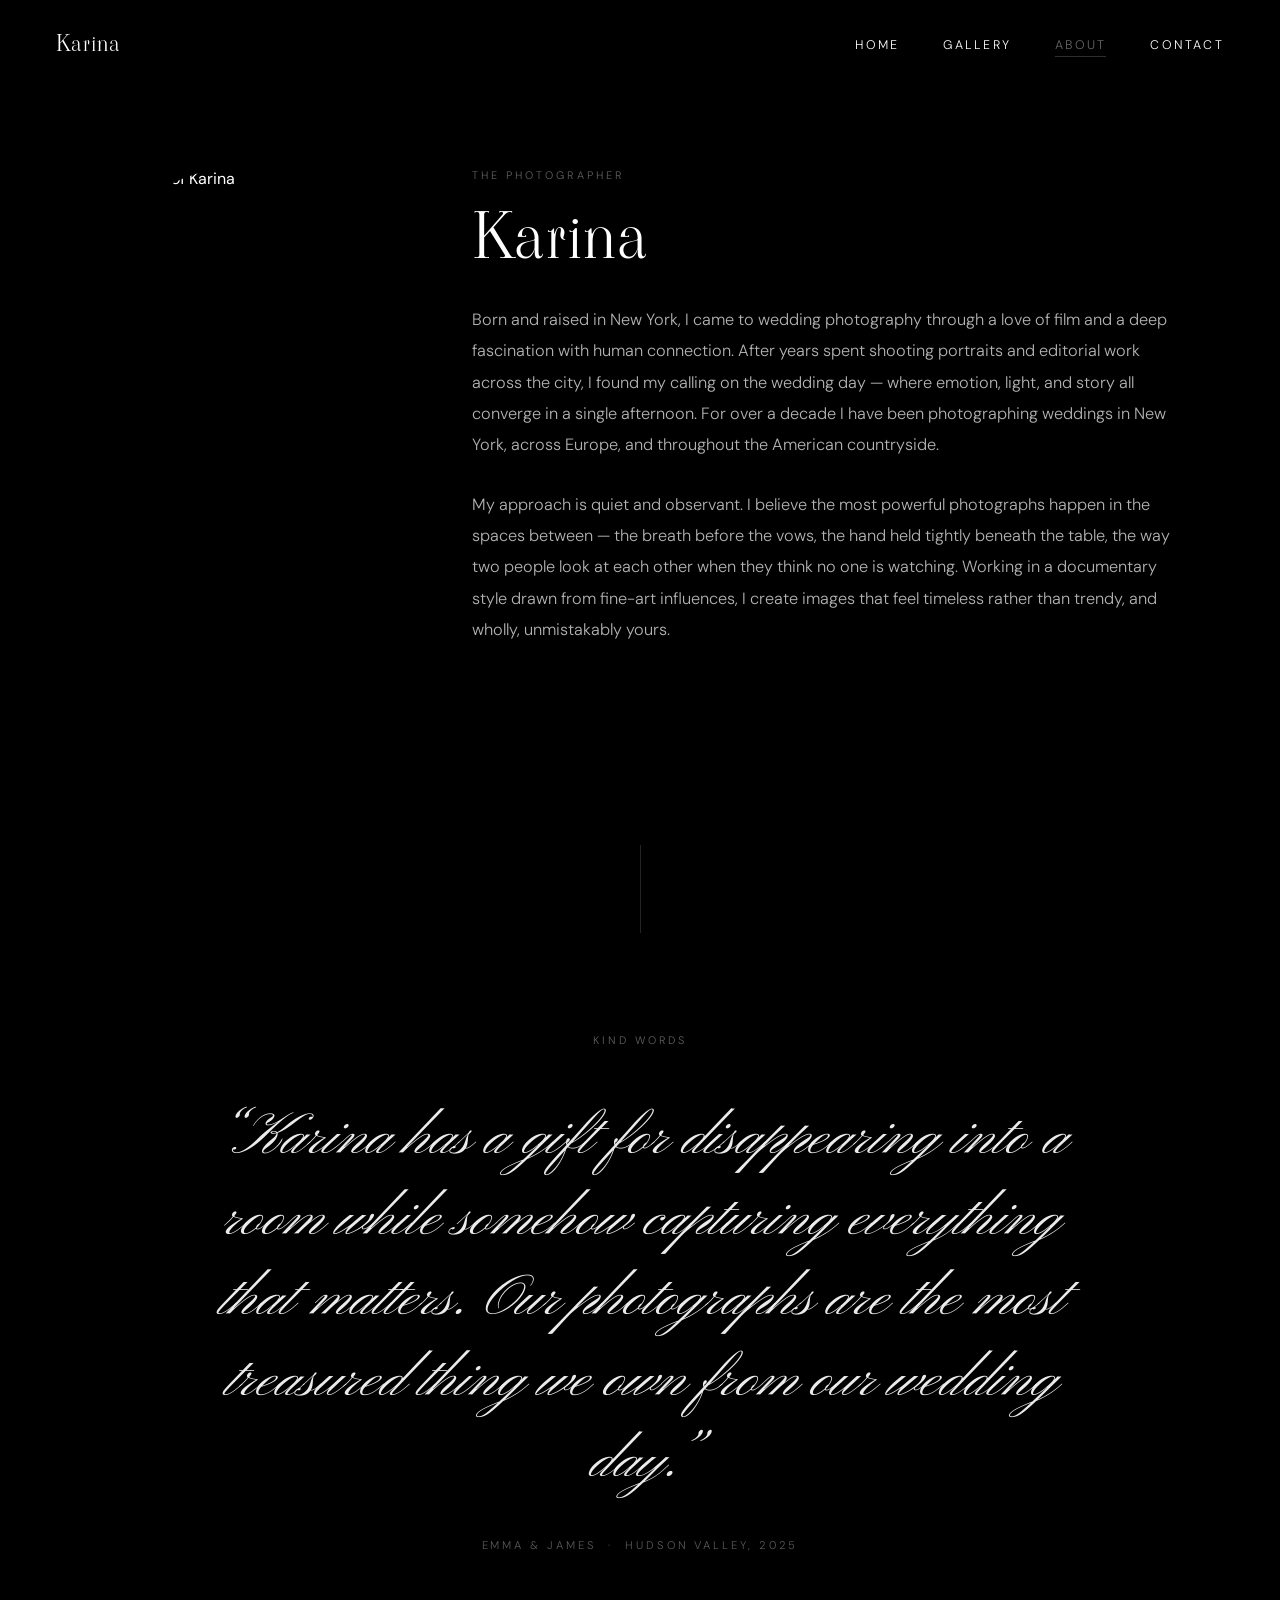
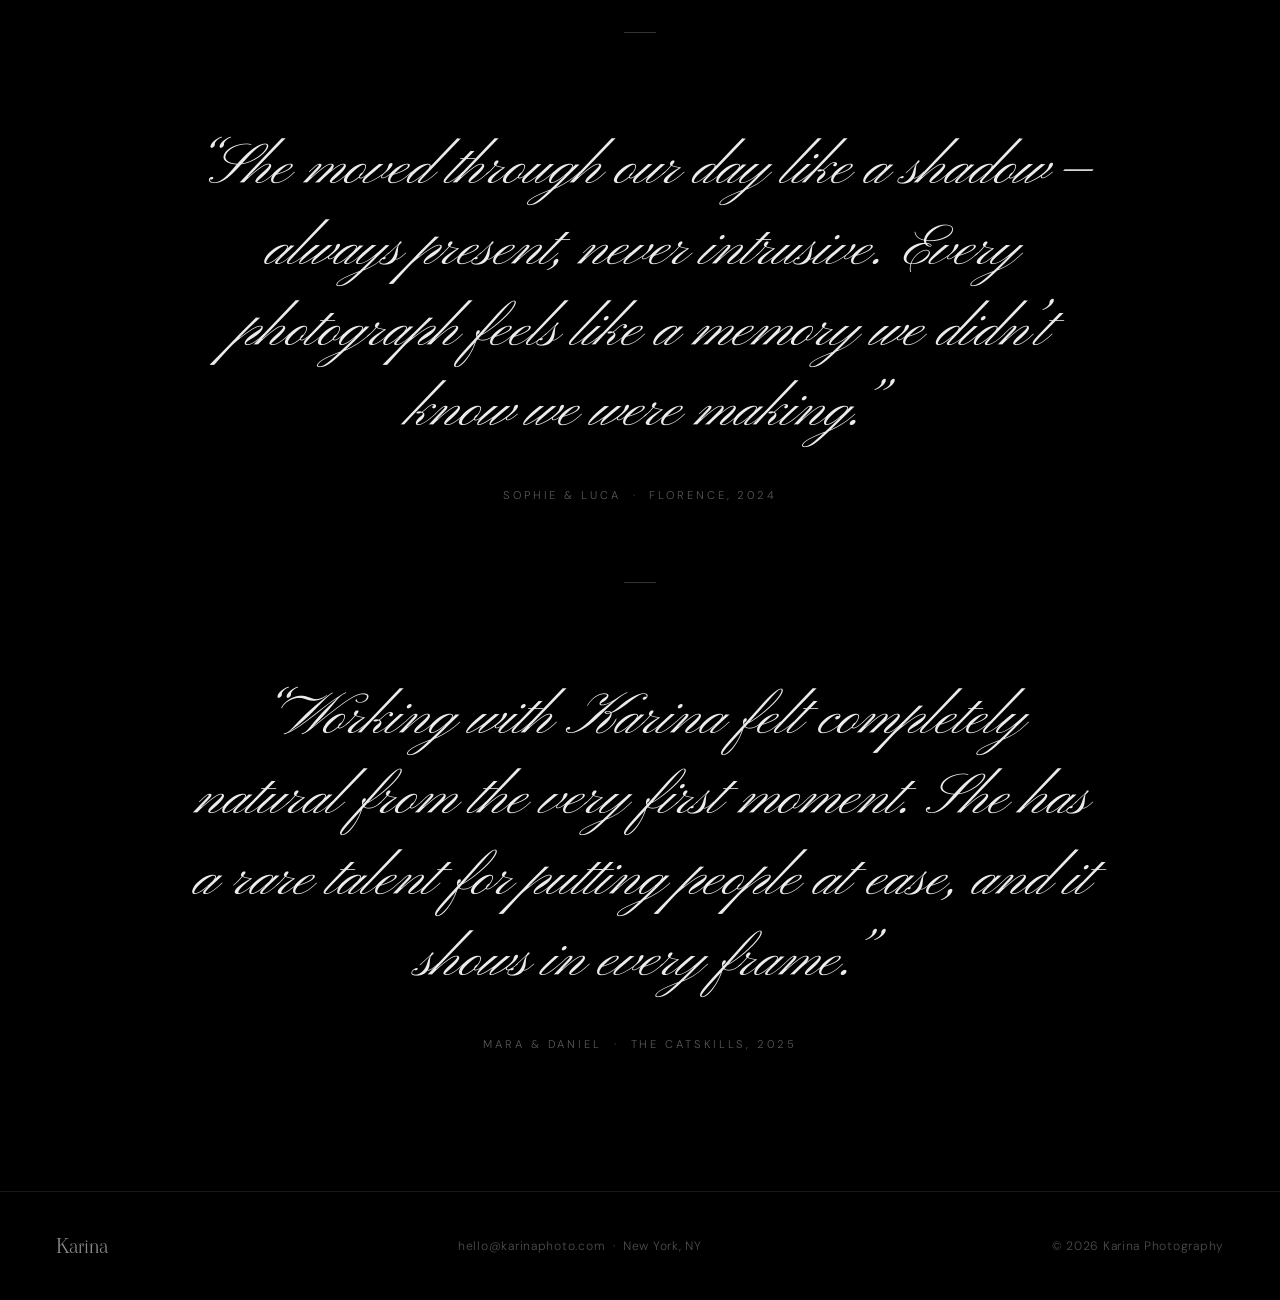
==== about.html @ 7420face "Initial commit — Karina photography portfolio" ====
<!DOCTYPE html>
<html lang="en">
<head>
  <meta charset="UTF-8">
  <meta name="viewport" content="width=device-width, initial-scale=1.0">
  <title>About — Karina</title>
  <link rel="icon" type="image/svg+xml" href="data:image/svg+xml,%3Csvg xmlns='http://www.w3.org/2000/svg' viewBox='0 0 32 32'%3E%3Crect width='32' height='32' fill='%23000'/%3E%3Ctext x='16' y='24' font-family='Georgia%2C serif' font-size='22' fill='%23fff' text-anchor='middle'%3EK%3C/text%3E%3C/svg%3E">

  <link rel="preconnect" href="https://fonts.googleapis.com">
  <link rel="preconnect" href="https://fonts.gstatic.com" crossorigin>
  <link href="https://fonts.googleapis.com/css2?family=DM+Sans:ital,opsz,wght@0,9..40,300;0,9..40,400;1,9..40,300&family=Pinyon+Script&family=Viaoda+Libre&display=swap" rel="stylesheet">

  <style>
    /* ── Reset ── */
    *, *::before, *::after {
      margin: 0;
      padding: 0;
      box-sizing: border-box;
    }

    html { scroll-behavior: smooth; }

    body {
      background-color: #000000;
      color: #ffffff;
      font-family: 'DM Sans', sans-serif;
      overflow-x: hidden;
    }

    /* ── Navigation ── */
    nav {
      position: fixed;
      top: 0;
      left: 0;
      width: 100%;
      z-index: 200;
      padding: 28px 56px;
      display: flex;
      justify-content: space-between;
      align-items: center;
    }

    .nav-logo {
      font-family: 'Viaoda Libre', serif;
      font-size: 1.35rem;
      color: #ffffff;
      text-decoration: none;
      letter-spacing: 0.06em;
    }

    .nav-links {
      list-style: none;
      display: flex;
      gap: 44px;
    }

    .nav-links a {
      font-family: 'DM Sans', sans-serif;
      font-size: 0.78rem;
      font-weight: 300;
      color: #ffffff;
      text-decoration: none;
      letter-spacing: 0.18em;
      text-transform: uppercase;
      transition: opacity 0.2s;
    }

    .nav-links a:hover  { opacity: 0.5; }
    .nav-links a.active { opacity: 0.4; border-bottom: 1px solid rgba(255,255,255,0.45); padding-bottom: 3px; pointer-events: none; }

    /* hamburger */
    .nav-toggle {
      display: none;
      flex-direction: column;
      gap: 5px;
      background: none;
      border: none;
      cursor: pointer;
      padding: 4px;
      z-index: 300;
    }

    .nav-toggle span {
      display: block;
      width: 22px;
      height: 1px;
      background: #ffffff;
      transition: transform 0.3s, opacity 0.3s;
    }

    .nav-toggle.open span:nth-child(1) { transform: translateY(6px) rotate(45deg); }
    .nav-toggle.open span:nth-child(2) { opacity: 0; }
    .nav-toggle.open span:nth-child(3) { transform: translateY(-6px) rotate(-45deg); }

    /* ── About Section ── */
    .about-section {
      padding: 168px 56px 100px;
      max-width: 1200px;
      margin: 0 auto;
    }

    .about-grid {
      display: grid;
      grid-template-columns: 280px 1fr;
      column-gap: 96px;
      align-items: start;
    }

    /* ── Headshot ── */
    .headshot-wrap {
      position: relative;
      width: 280px;
      flex-shrink: 0;
    }

    /* Replace the src with your own headshot image */
    .headshot {
      width: 280px;
      height: 280px;
      border-radius: 50%;
      object-fit: cover;
      object-position: center top;
      filter: grayscale(100%);
      display: block;
    }

    /* ── Bio ── */
    .section-label {
      font-family: 'DM Sans', sans-serif;
      font-size: 0.68rem;
      font-weight: 300;
      letter-spacing: 0.28em;
      text-transform: uppercase;
      color: rgba(255,255,255,0.38);
      margin-bottom: 22px;
    }

    .bio-name {
      font-family: 'Viaoda Libre', serif;
      font-size: clamp(2.8rem, 5vw, 4rem);
      font-weight: 400;
      line-height: 1;
      letter-spacing: 0.02em;
      margin-bottom: 36px;
    }

    .bio-text {
      font-family: 'DM Sans', sans-serif;
      font-size: 1.02rem;
      font-weight: 300;
      line-height: 1.92;
      color: rgba(255,255,255,0.7);
    }

    .bio-text p + p {
      margin-top: 28px;
    }

    /* ── Divider ── */
    .divider {
      width: 1px;
      height: 88px;
      background: rgba(255,255,255,0.14);
      margin: 100px auto;
    }

    /* ── Testimonials ── */
    .testimonials {
      padding: 0 56px 140px;
    }

    .testimonial {
      max-width: 900px;
      margin: 0 auto;
      text-align: center;
    }

    .testimonial + .testimonial {
      margin-top: 96px;
    }

    .testimonial-label {
      font-family: 'DM Sans', sans-serif;
      font-size: 0.68rem;
      font-weight: 300;
      letter-spacing: 0.28em;
      text-transform: uppercase;
      color: rgba(255,255,255,0.38);
      margin-bottom: 52px;
    }

    .testimonial-quote {
      font-family: 'Pinyon Script', cursive;
      font-style: italic;
      font-size: clamp(2rem, 4.5vw, 3.6rem);
      line-height: 1.4;
      color: rgba(255,255,255,0.92);
      margin-bottom: 36px;
    }

    .testimonial-attr {
      font-family: 'DM Sans', sans-serif;
      font-size: 0.7rem;
      font-weight: 300;
      letter-spacing: 0.26em;
      text-transform: uppercase;
      color: rgba(255,255,255,0.35);
    }

    .testimonial-separator {
      width: 32px;
      height: 1px;
      background: rgba(255,255,255,0.2);
      margin: 0 auto 96px;
    }

    /* ── Footer ── */
    footer {
      border-top: 1px solid rgba(255,255,255,0.09);
      padding: 40px 56px;
      display: flex;
      justify-content: space-between;
      align-items: center;
      flex-wrap: wrap;
      gap: 16px;
    }

    .footer-name {
      font-family: 'Viaoda Libre', serif;
      font-size: 1.25rem;
      color: rgba(255,255,255,0.55);
    }

    footer p {
      font-family: 'DM Sans', sans-serif;
      font-size: 0.76rem;
      font-weight: 300;
      color: rgba(255,255,255,0.3);
      letter-spacing: 0.06em;
    }

    /* ── Responsive ── */
    @media (max-width: 900px) {
      .about-grid {
        grid-template-columns: 240px 1fr;
        column-gap: 60px;
      }

      .headshot-wrap,
      .headshot { width: 240px; height: 240px; }
    }

    @media (max-width: 768px) {
      nav { padding: 22px 24px; }

      .nav-toggle { display: flex; }

      .nav-links {
        position: fixed;
        top: 0;
        right: -100%;
        width: 72%;
        max-width: 300px;
        height: 100vh;
        background: #000000;
        flex-direction: column;
        justify-content: center;
        align-items: center;
        gap: 48px;
        transition: right 0.4s cubic-bezier(0.77, 0, 0.175, 1);
        border-left: 1px solid rgba(255,255,255,0.07);
      }

      .nav-links.open { right: 0; }
      .nav-links a    { font-size: 0.9rem; letter-spacing: 0.22em; }

      .about-section {
        padding: 130px 28px 80px;
      }

      .about-grid {
        grid-template-columns: 1fr;
        row-gap: 52px;
      }

      .headshot-wrap {
        width: 100%;
        display: flex;
        justify-content: center;
      }

      .headshot {
        width: 220px;
        height: 220px;
      }

      .divider { margin: 72px auto; }

      .testimonials { padding: 0 28px 100px; }

      .testimonial-separator { margin-bottom: 72px; }

      footer {
        padding: 36px 28px;
        flex-direction: column;
        align-items: flex-start;
        gap: 12px;
      }
    }

    @media (max-width: 480px) {
      .headshot { width: 180px; height: 180px; }
    }

    /* ── Scroll reveal ── */
    .reveal {
      opacity: 0;
      transform: translateY(22px);
      transition: opacity 0.72s cubic-bezier(0.4, 0, 0.2, 1),
                  transform 0.72s cubic-bezier(0.4, 0, 0.2, 1);
    }

    .reveal.in-view { opacity: 1; transform: none; }

    @media (prefers-reduced-motion: reduce) {
      .reveal { opacity: 1; transform: none; transition: none; }
    }

    /* ── Scroll to top ── */
    .scroll-top {
      position: fixed;
      bottom: 32px;
      right: 32px;
      width: 44px;
      height: 44px;
      border-radius: 50%;
      background: #ffffff;
      border: 1px solid #ffffff;
      cursor: pointer;
      display: flex;
      align-items: center;
      justify-content: center;
      opacity: 0;
      pointer-events: none;
      transition: opacity 0.35s ease, background 0.25s ease, transform 0.25s ease;
      z-index: 100;
    }

    .scroll-top svg {
      width: 14px;
      height: 14px;
      stroke: #000000;
      transition: stroke 0.25s ease;
      flex-shrink: 0;
    }

    .scroll-top.visible       { opacity: 1; pointer-events: auto; }
    .scroll-top:hover         { background: #000000; transform: translateY(-3px); }
    .scroll-top:hover svg     { stroke: #ffffff; }
    .scroll-top:focus-visible { outline: 1px solid rgba(255,255,255,0.5); outline-offset: 4px; }
  </style>
</head>
<body>

  <!-- Navigation -->
  <nav>
    <a href="index.html" class="nav-logo">Karina</a>
    <button class="nav-toggle" aria-label="Toggle menu" id="navToggle">
      <span></span><span></span><span></span>
    </button>
    <ul class="nav-links" id="navLinks">
      <li><a href="index.html"         onclick="closeNav()">Home</a></li>
      <li><a href="gallery.html"       onclick="closeNav()">Gallery</a></li>
      <li><a href="about.html"         onclick="closeNav()" class="active">About</a></li>
      <li><a href="contact.html" onclick="closeNav()">Contact</a></li>
    </ul>
  </nav>

  <!-- About -->
  <section class="about-section">
    <div class="about-grid">

      <!-- Headshot -->
      <div class="headshot-wrap">
        <!-- Replace with your own portrait photo -->
        <img
          class="headshot"
          src="https://picsum.photos/seed/karina-portrait/560/560"
          alt="Portrait of Karina">
      </div>

      <!-- Bio -->
      <div class="bio">
        <p class="section-label">The Photographer</p>
        <h1 class="bio-name">Karina</h1>
        <div class="bio-text">
          <p>
            Born and raised in New York, I came to wedding photography through a love of film
            and a deep fascination with human connection. After years spent shooting portraits
            and editorial work across the city, I found my calling on the wedding day — where
            emotion, light, and story all converge in a single afternoon. For over a decade
            I have been photographing weddings in New York, across Europe, and throughout
            the American countryside.
          </p>
          <p>
            My approach is quiet and observant. I believe the most powerful photographs happen
            in the spaces between — the breath before the vows, the hand held tightly beneath
            the table, the way two people look at each other when they think no one is watching.
            Working in a documentary style drawn from fine-art influences, I create images
            that feel timeless rather than trendy, and wholly, unmistakably yours.
          </p>
        </div>
      </div>

    </div>
  </section>

  <div class="divider"></div>

  <!-- Testimonials -->
  <section class="testimonials">

    <div class="testimonial">
      <p class="testimonial-label">Kind Words</p>
      <blockquote class="testimonial-quote">
        &ldquo;Karina has a gift for disappearing into a room while somehow capturing
        everything that matters. Our photographs are the most treasured thing we own
        from our wedding day.&rdquo;
      </blockquote>
      <p class="testimonial-attr">Emma &amp; James &nbsp;&middot;&nbsp; Hudson Valley, 2025</p>
    </div>

    <div class="testimonial-separator" style="margin-top: 80px;"></div>

    <div class="testimonial">
      <blockquote class="testimonial-quote">
        &ldquo;She moved through our day like a shadow — always present, never intrusive.
        Every photograph feels like a memory we didn&rsquo;t know we were making.&rdquo;
      </blockquote>
      <p class="testimonial-attr">Sophie &amp; Luca &nbsp;&middot;&nbsp; Florence, 2024</p>
    </div>

    <div class="testimonial-separator" style="margin-top: 80px;"></div>

    <div class="testimonial">
      <blockquote class="testimonial-quote">
        &ldquo;Working with Karina felt completely natural from the very first moment.
        She has a rare talent for putting people at ease, and it shows in every frame.&rdquo;
      </blockquote>
      <p class="testimonial-attr">Mara &amp; Daniel &nbsp;&middot;&nbsp; The Catskills, 2025</p>
    </div>

  </section>

  <!-- Footer -->
  <footer>
    <span class="footer-name">Karina</span>
    <p>hello@karinaphoto.com &nbsp;&middot;&nbsp; New York, NY</p>
    <p>&copy; 2026 Karina Photography</p>
  </footer>

  <script>
    const navToggle = document.getElementById('navToggle');
    const navLinks  = document.getElementById('navLinks');

    navToggle.addEventListener('click', () => {
      navLinks.classList.toggle('open');
      navToggle.classList.toggle('open');
    });

    function closeNav() {
      navLinks.classList.remove('open');
      navToggle.classList.remove('open');
    }

    document.addEventListener('click', (e) => {
      if (navLinks.classList.contains('open') &&
          !navLinks.contains(e.target) &&
          !navToggle.contains(e.target)) closeNav();
    });

    // ── Scroll reveal ──
    (function () {
      const els = [...document.querySelectorAll([
        '.section-label', '.page-header h1', '.page-header .tagline',
        '.header-rule', '.headshot-wrap', '.bio-name', '.bio-text p',
        '.testimonial', '.testimonial-separator', '.divider',
      ].join(', '))];
      els.forEach(el => el.classList.add('reveal'));

      document.querySelectorAll('.bio-text').forEach(parent => {
        parent.querySelectorAll('p').forEach((el, i) => {
          el.style.transitionDelay = `${i * 0.14}s`;
        });
      });

      const io = new IntersectionObserver(entries => {
        entries.forEach(e => {
          if (e.isIntersecting) { e.target.classList.add('in-view'); io.unobserve(e.target); }
        });
      }, { threshold: 0.12 });

      els.forEach(el => io.observe(el));
    }());
  </script>

  <button class="scroll-top" id="scrollTop" aria-label="Back to top">
    <svg viewBox="0 0 24 24" fill="none" stroke-linecap="round" stroke-linejoin="round" aria-hidden="true">
      <polyline points="18 15 12 9 6 15"/>
    </svg>
  </button>

  <script>
    // ── Scroll to top ──
    (function () {
      const btn = document.getElementById('scrollTop');
      window.addEventListener('scroll', () => {
        btn.classList.toggle('visible', window.scrollY > 400);
      }, { passive: true });
      btn.addEventListener('click', () => {
        window.scrollTo({ top: 0, behavior: 'smooth' });
      });
    }());
  </script>

</body>
</html>
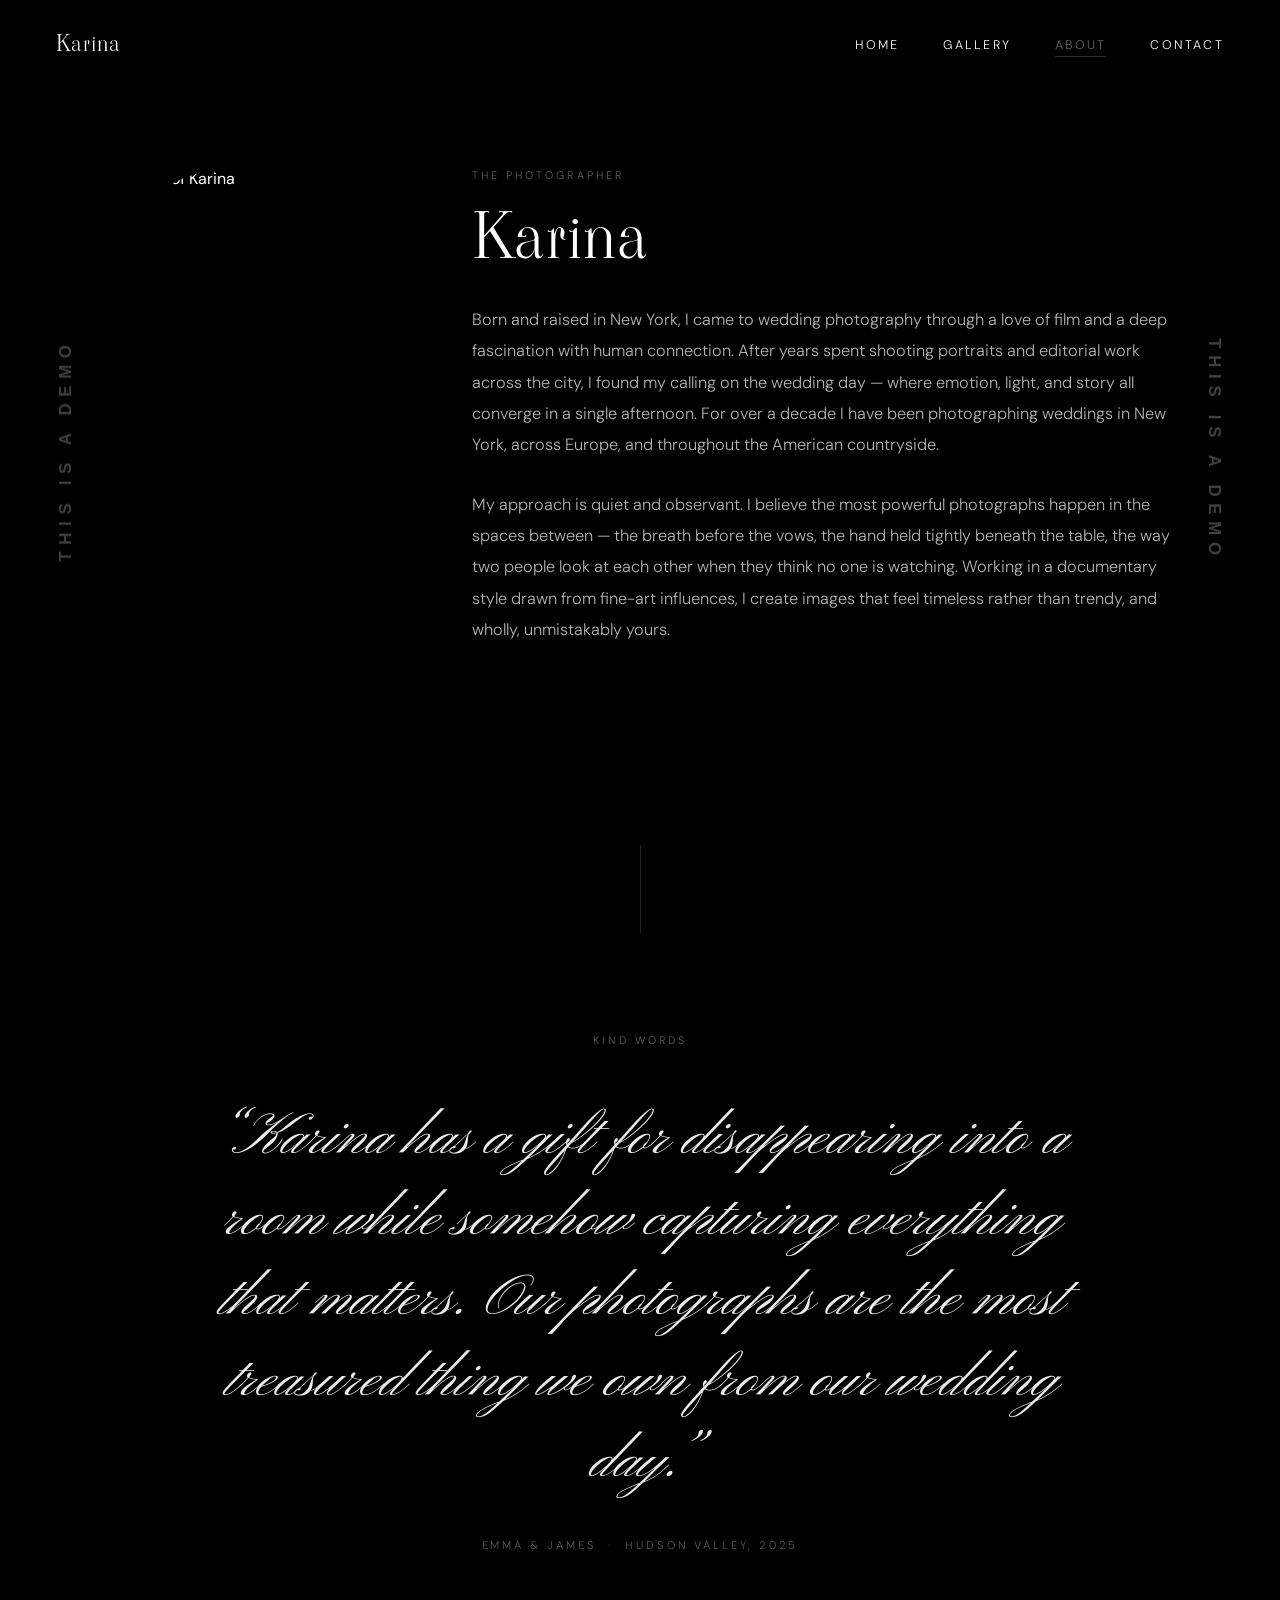
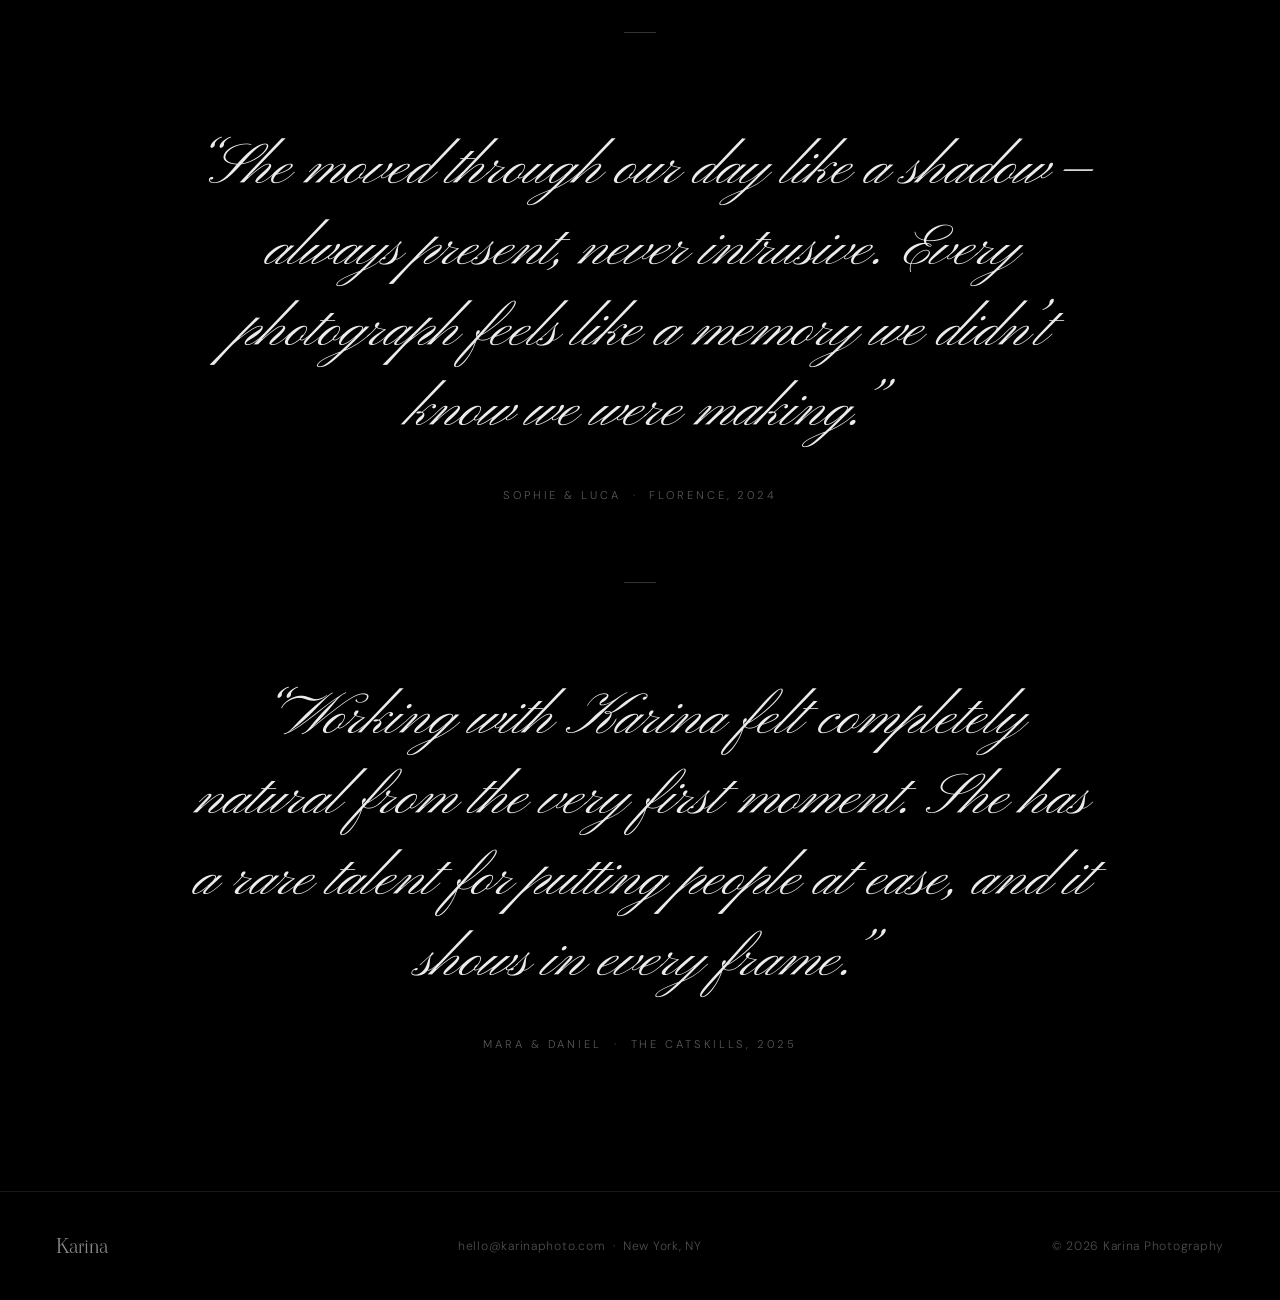
==== commit cd49bd93: "Added "THIS IS A DEMO" watermark to all pages" ====
--- a/about.html
+++ b/about.html
@@ -358,9 +358,39 @@
     .scroll-top:hover         { background: #000000; transform: translateY(-3px); }
     .scroll-top:hover svg     { stroke: #ffffff; }
     .scroll-top:focus-visible { outline: 1px solid rgba(255,255,255,0.5); outline-offset: 4px; }
+
+    /* ── Watermark ── */
+    .watermark {
+      position: fixed;
+      top: 50%;
+      z-index: 50;
+      pointer-events: none;
+      user-select: none;
+      font-family: Arial, Helvetica, sans-serif;
+      font-size: 1.05rem;
+      font-weight: 700;
+      letter-spacing: 0.4em;
+      text-transform: uppercase;
+      color: rgba(255, 255, 255, 0.25);
+      white-space: nowrap;
+      writing-mode: vertical-rl;
+    }
+
+    .watermark-left  { left: 56px;  transform: translateY(-50%) rotate(180deg); }
+    .watermark-right { right: 56px; transform: translateY(-50%); }
+
+    @media (max-width: 768px) {
+      .watermark { font-size: 0.8rem; letter-spacing: 0.3em; }
+      .watermark-left  { left: 2px; }
+      .watermark-right { right: 2px; }
+    }
   </style>
 </head>
 <body>
+
+  <!-- Watermark -->
+  <div class="watermark watermark-left">THIS IS A DEMO</div>
+  <div class="watermark watermark-right">THIS IS A DEMO</div>
 
   <!-- Navigation -->
   <nav>
